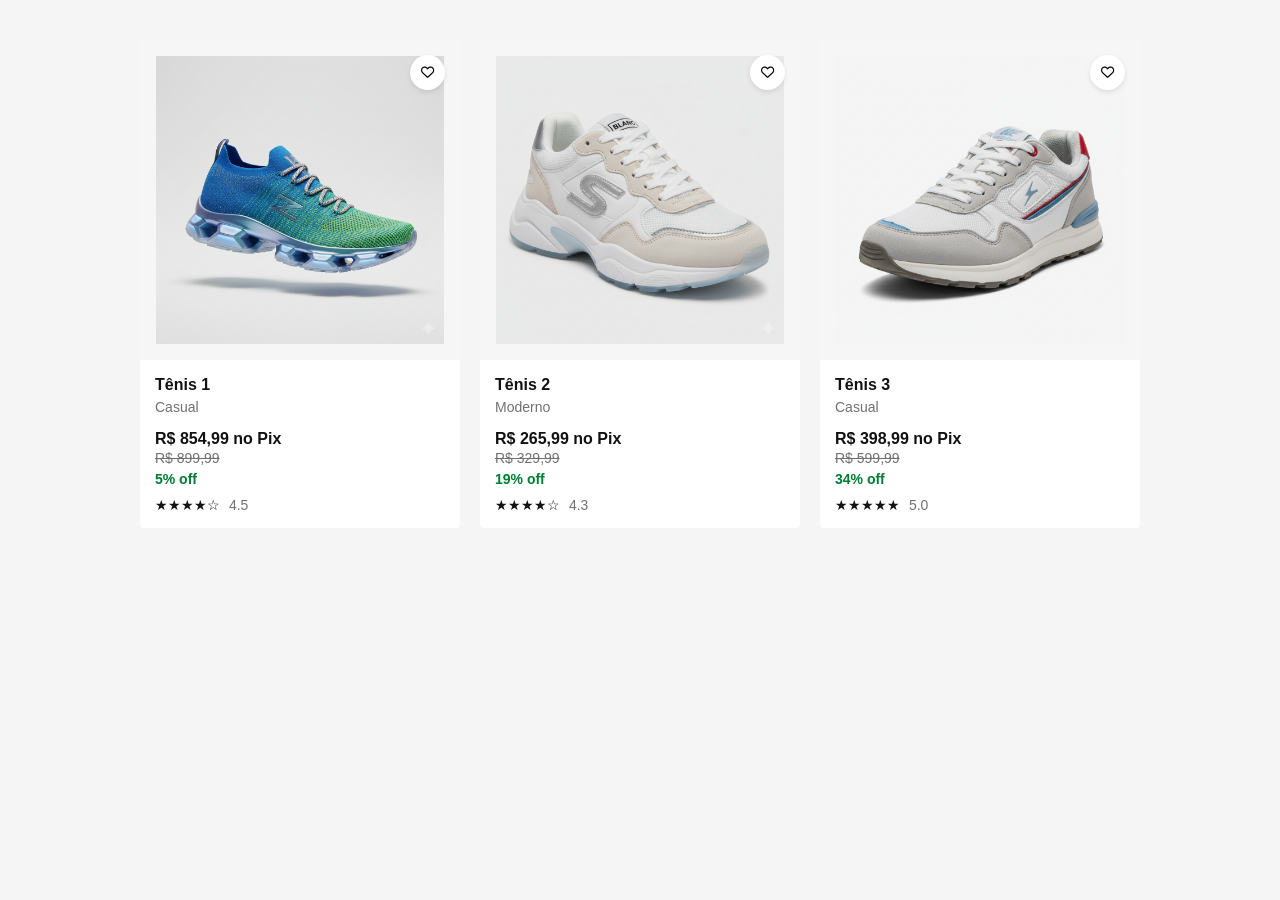
==== produtos/produtos.html @ 52301d1b "feat: vitrine produtos NoxStride" ====
<!DOCTYPE html>
<html lang="pt-br">
<head>
    <meta charset="UTF-8">
    <meta name="viewport" content="width=device-width, initial-scale=1.0">
    <title>Vitrine NoxStride</title>
    <link rel="stylesheet" href="style.css">
    <link rel="stylesheet" href="https://cdnjs.cloudflare.com/ajax/libs/font-awesome/6.0.0/css/all.min.css">
</head>
<body>

    <section class="vitrine">
        <div class="card">
            <div class="image-container">
                <img src="../images/grid/grid15.png" alt="Tênis 1">
                <button class="wishlist"><i class="fa-regular fa-heart"></i></button>
            </div>
            <div class="info">
                <h3>Tênis 1</h3>
                <p class="categoria">Casual</p>
                <div class="preco-container">
                    <span class="preco-pix">R$ 854,99 no Pix</span>
                    <span class="preco-antigo">R$ 899,99</span>
                </div>
                <span class="desconto">5% off</span>
                <div class="rating">★★★★☆ <span>4.5</span></div>
            </div>
        </div>

        <div class="card">
            <div class="image-container">
                <img src="../images/grid/grid14.png" alt="Tênis 2">
                <button class="wishlist"><i class="fa-regular fa-heart"></i></button>
            </div>
            <div class="info">
                <h3>Tênis 2</h3>
                <p class="categoria">Moderno</p>
                <div class="preco-container">
                    <span class="preco-pix">R$ 265,99 no Pix</span>
                    <span class="preco-antigo">R$ 329,99</span>
                </div>
                <span class="desconto">19% off</span>
                <div class="rating">★★★★☆ <span>4.3</span></div>
            </div>
        </div>

        <div class="card">
            <div class="image-container">
                <img src="../images/grid/grid13.png" alt="Tênis 3">
                <button class="wishlist"><i class="fa-regular fa-heart"></i></button>
            </div>
            <div class="info">
                <h3>Tênis 3</h3>
                <p class="categoria">Casual</p>
                <div class="preco-container">
                    <span class="preco-pix">R$ 398,99 no Pix</span>
                    <span class="preco-antigo">R$ 599,99</span>
                </div>
                <span class="desconto">34% off</span>
                <div class="rating">★★★★★ <span>5.0</span></div>
            </div>
        </div>
    </section>

</body>
</html>
---- produtos/style.css ----
* {
    margin: 0;
    padding: 0;
    box-sizing: border-box;
    font-family: 'Helvetica Neue', Helvetica, Arial, sans-serif;
}

body {
    background-color: #f5f5f5;
    padding: 40px;
}

.vitrine {
    display: flex;
    gap: 20px;
    justify-content: center;
    flex-wrap: wrap; /* Para quebrar linha no celular */
}

.card {
    background: white;
    width: 320px;
    border-radius: 4px;
    overflow: hidden;
    transition: transform 0.2s;
}

.card:hover {
    transform: translateY(-5px);
}

.image-container {
    position: relative;
    background-color: #f6f6f6;
    height: 320px;
    display: flex;
    align-items: center;
    justify-content: center;
}

.image-container img {
    max-width: 90%;
    mix-blend-mode: multiply; /* Ajuda a remover fundos brancos de imagens JPG */
}

.wishlist {
    position: absolute;
    top: 15px;
    right: 15px;
    background: white;
    border: none;
    border-radius: 50%;
    width: 35px;
    height: 35px;
    cursor: pointer;
    box-shadow: 0 2px 5px rgba(0,0,0,0.1);
}

.info {
    padding: 15px;
}

.info h3 {
    font-size: 16px;
    font-weight: 600;
    color: #111;
    margin-bottom: 5px;
    line-height: 1.2;
}

.categoria {
    font-size: 14px;
    color: #707072;
    margin-bottom: 15px;
}

.preco-container {
    display: flex;
    flex-direction: column;
    gap: 2px;
}

.preco-pix {
    font-weight: bold;
    font-size: 16px;
    color: #111;
}

.preco-antigo {
    font-size: 14px;
    color: #707072;
    text-decoration: line-through;
}

.desconto {
    display: block;
    color: #007d32;
    font-weight: bold;
    font-size: 14px;
    margin-top: 5px;
}

.rating {
    margin-top: 10px;
    font-size: 14px;
    color: #111;
}

.rating span {
    color: #707072;
    margin-left: 5px;
}
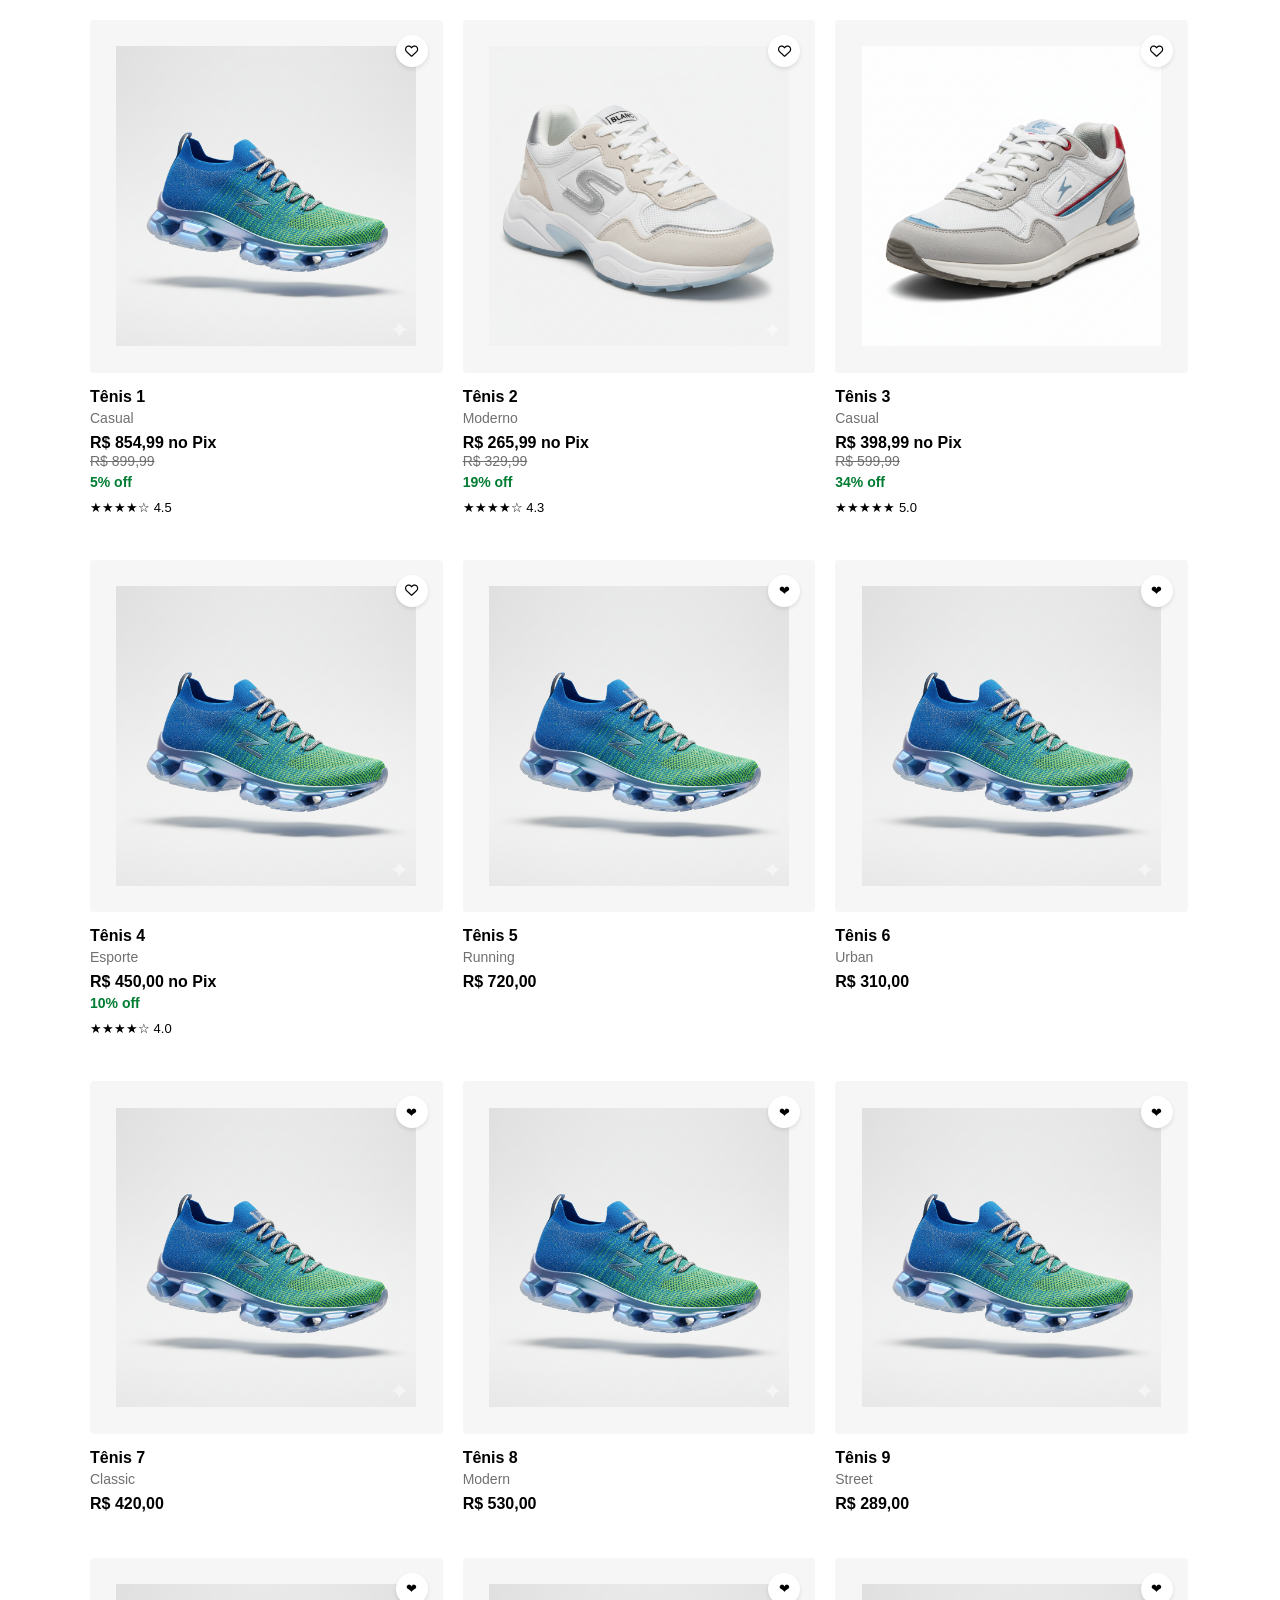
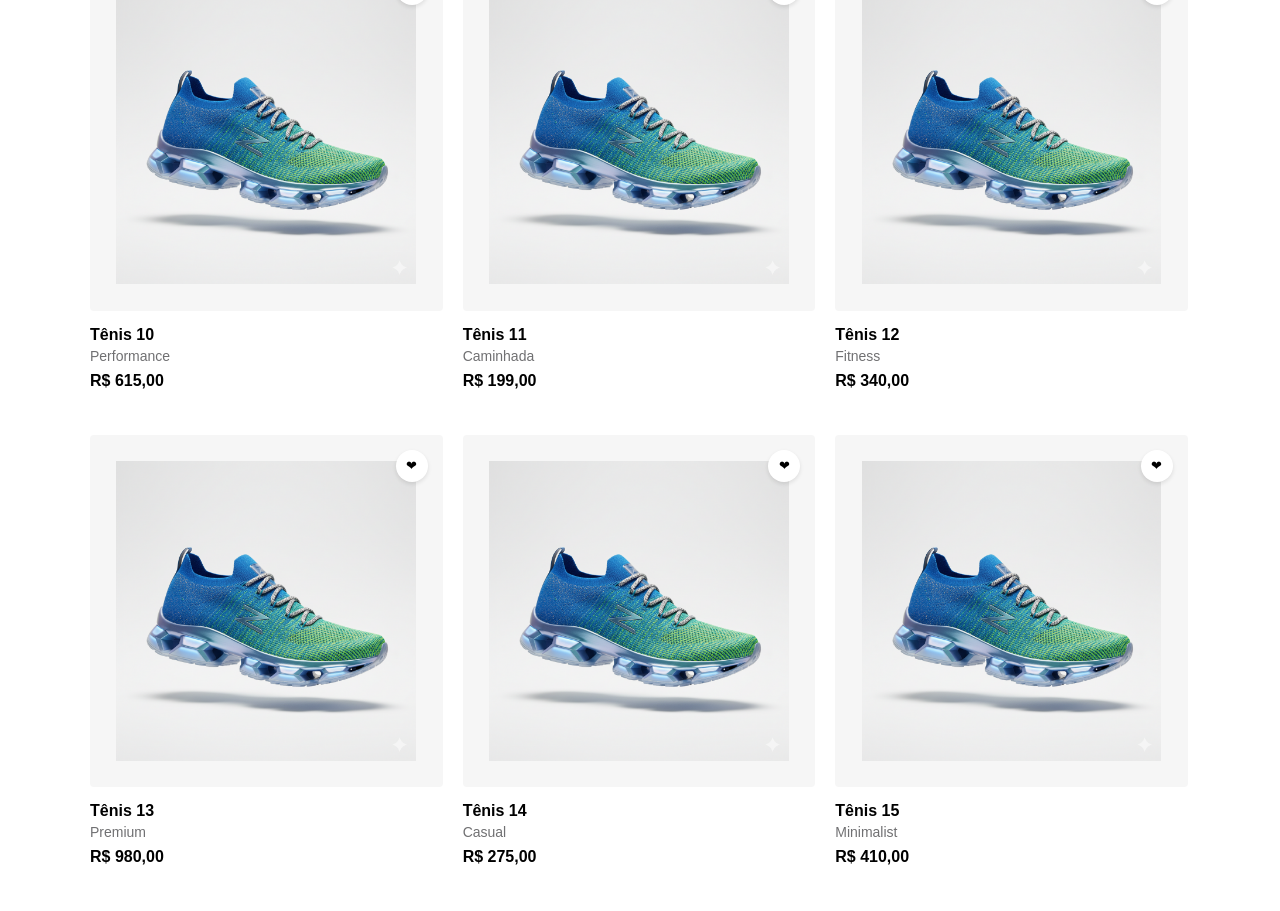
==== commit 8bf3c32c: "feat: adicionado novos tênis na vitrine" ====
--- a/produtos/produtos.html
+++ b/produtos/produtos.html
@@ -18,10 +18,8 @@
             <div class="info">
                 <h3>Tênis 1</h3>
                 <p class="categoria">Casual</p>
-                <div class="preco-container">
-                    <span class="preco-pix">R$ 854,99 no Pix</span>
-                    <span class="preco-antigo">R$ 899,99</span>
-                </div>
+                <span class="preco-pix">R$ 854,99 no Pix</span>
+                <span class="preco-antigo">R$ 899,99</span>
                 <span class="desconto">5% off</span>
                 <div class="rating">★★★★☆ <span>4.5</span></div>
             </div>
@@ -35,10 +33,8 @@
             <div class="info">
                 <h3>Tênis 2</h3>
                 <p class="categoria">Moderno</p>
-                <div class="preco-container">
-                    <span class="preco-pix">R$ 265,99 no Pix</span>
-                    <span class="preco-antigo">R$ 329,99</span>
-                </div>
+                <span class="preco-pix">R$ 265,99 no Pix</span>
+                <span class="preco-antigo">R$ 329,99</span>
                 <span class="desconto">19% off</span>
                 <div class="rating">★★★★☆ <span>4.3</span></div>
             </div>
@@ -52,14 +48,39 @@
             <div class="info">
                 <h3>Tênis 3</h3>
                 <p class="categoria">Casual</p>
-                <div class="preco-container">
-                    <span class="preco-pix">R$ 398,99 no Pix</span>
-                    <span class="preco-antigo">R$ 599,99</span>
-                </div>
+                <span class="preco-pix">R$ 398,99 no Pix</span>
+                <span class="preco-antigo">R$ 599,99</span>
                 <span class="desconto">34% off</span>
                 <div class="rating">★★★★★ <span>5.0</span></div>
             </div>
         </div>
+
+        <div class="card">
+            <div class="image-container">
+                <img src="../images/grid/grid15.png" alt="Tênis 4">
+                <button class="wishlist"><i class="fa-regular fa-heart"></i></button>
+            </div>
+            <div class="info">
+                <h3>Tênis 4</h3>
+                <p class="categoria">Esporte</p>
+                <span class="preco-pix">R$ 450,00 no Pix</span>
+                <span class="desconto">10% off</span>
+                <div class="rating">★★★★☆ 4.0</div>
+            </div>
+        </div>
+
+        <div class="card"><div class="image-container"><img src="../images/grid/grid15.png"><button class="wishlist">❤</button></div><div class="info"><h3>Tênis 5</h3><p class="categoria">Running</p><span class="preco-pix">R$ 720,00</span></div></div>
+        <div class="card"><div class="image-container"><img src="../images/grid/grid15.png"><button class="wishlist">❤</button></div><div class="info"><h3>Tênis 6</h3><p class="categoria">Urban</p><span class="preco-pix">R$ 310,00</span></div></div>
+        <div class="card"><div class="image-container"><img src="../images/grid/grid15.png"><button class="wishlist">❤</button></div><div class="info"><h3>Tênis 7</h3><p class="categoria">Classic</p><span class="preco-pix">R$ 420,00</span></div></div>
+        <div class="card"><div class="image-container"><img src="../images/grid/grid15.png"><button class="wishlist">❤</button></div><div class="info"><h3>Tênis 8</h3><p class="categoria">Modern</p><span class="preco-pix">R$ 530,00</span></div></div>
+        <div class="card"><div class="image-container"><img src="../images/grid/grid15.png"><button class="wishlist">❤</button></div><div class="info"><h3>Tênis 9</h3><p class="categoria">Street</p><span class="preco-pix">R$ 289,00</span></div></div>
+        <div class="card"><div class="image-container"><img src="../images/grid/grid15.png"><button class="wishlist">❤</button></div><div class="info"><h3>Tênis 10</h3><p class="categoria">Performance</p><span class="preco-pix">R$ 615,00</span></div></div>
+        <div class="card"><div class="image-container"><img src="../images/grid/grid15.png"><button class="wishlist">❤</button></div><div class="info"><h3>Tênis 11</h3><p class="categoria">Caminhada</p><span class="preco-pix">R$ 199,00</span></div></div>
+        <div class="card"><div class="image-container"><img src="../images/grid/grid15.png"><button class="wishlist">❤</button></div><div class="info"><h3>Tênis 12</h3><p class="categoria">Fitness</p><span class="preco-pix">R$ 340,00</span></div></div>
+        <div class="card"><div class="image-container"><img src="../images/grid/grid15.png"><button class="wishlist">❤</button></div><div class="info"><h3>Tênis 13</h3><p class="categoria">Premium</p><span class="preco-pix">R$ 980,00</span></div></div>
+        <div class="card"><div class="image-container"><img src="../images/grid/grid15.png"><button class="wishlist">❤</button></div><div class="info"><h3>Tênis 14</h3><p class="categoria">Casual</p><span class="preco-pix">R$ 275,00</span></div></div>
+        <div class="card"><div class="image-container"><img src="../images/grid/grid15.png"><button class="wishlist">❤</button></div><div class="info"><h3>Tênis 15</h3><p class="categoria">Minimalist</p><span class="preco-pix">R$ 410,00</span></div></div>
+
     </section>
 
 </body>
--- a/produtos/style.css
+++ b/produtos/style.css
@@ -2,45 +2,49 @@
     margin: 0;
     padding: 0;
     box-sizing: border-box;
-    font-family: 'Helvetica Neue', Helvetica, Arial, sans-serif;
+    font-family: 'Helvetica Neue', Arial, sans-serif;
 }
 
 body {
-    background-color: #f5f5f5;
-    padding: 40px;
+    background-color: #fff;
+    padding: 20px;
+    display: flex;
+    justify-content: center;
 }
 
 .vitrine {
     display: flex;
-    gap: 20px;
-    justify-content: center;
-    flex-wrap: wrap; /* Para quebrar linha no celular */
+    flex-wrap: wrap;      /* Permite que os itens desçam para a próxima linha */
+    gap: 20px;            /* Espaço entre os produtos */
+    max-width: 1100px;    /* Centraliza a vitrine */
+    width: 100%;
+    justify-content: flex-start; /* Alinha os cards à esquerda */
 }
 
 .card {
-    background: white;
-    width: 320px;
-    border-radius: 4px;
-    overflow: hidden;
-    transition: transform 0.2s;
-}
-
-.card:hover {
-    transform: translateY(-5px);
+    /* TRAVA 3 PRODUTOS POR LINHA */
+    /* 33.33% da largura total menos o espaço do gap */
+    flex: 0 0 calc(33.33% - 14px); 
+    display: flex;
+    flex-direction: column;
+    margin-bottom: 25px;
 }
 
 .image-container {
+    background-color: #f6f6f6;
     position: relative;
-    background-color: #f6f6f6;
-    height: 320px;
+    width: 100%;
+    aspect-ratio: 1 / 1; /* Mantém o fundo quadrado perfeito */
     display: flex;
     align-items: center;
     justify-content: center;
+    border-radius: 4px;
 }
 
 .image-container img {
-    max-width: 90%;
-    mix-blend-mode: multiply; /* Ajuda a remover fundos brancos de imagens JPG */
+    max-width: 85%;
+    max-height: 85%;
+    object-fit: contain;
 }
 
 .wishlist {
@@ -50,63 +54,24 @@
     background: white;
     border: none;
     border-radius: 50%;
-    width: 35px;
-    height: 35px;
+    width: 32px;
+    height: 32px;
     cursor: pointer;
-    box-shadow: 0 2px 5px rgba(0,0,0,0.1);
+    box-shadow: 0 2px 4px rgba(0,0,0,0.1);
 }
 
 .info {
-    padding: 15px;
+    padding-top: 15px;
 }
 
-.info h3 {
-    font-size: 16px;
-    font-weight: 600;
-    color: #111;
-    margin-bottom: 5px;
-    line-height: 1.2;
-}
+.info h3 { font-size: 16px; font-weight: 600; margin-bottom: 4px; }
+.categoria { color: #707072; font-size: 14px; margin-bottom: 8px; }
+.preco-pix { font-weight: bold; font-size: 16px; display: block; }
+.preco-antigo { color: #707072; text-decoration: line-through; font-size: 14px; }
+.desconto { color: #007d32; font-weight: bold; font-size: 14px; display: block; margin-top: 4px; }
+.rating { margin-top: 10px; font-size: 13px; }
 
-.categoria {
-    font-size: 14px;
-    color: #707072;
-    margin-bottom: 15px;
-}
-
-.preco-container {
-    display: flex;
-    flex-direction: column;
-    gap: 2px;
-}
-
-.preco-pix {
-    font-weight: bold;
-    font-size: 16px;
-    color: #111;
-}
-
-.preco-antigo {
-    font-size: 14px;
-    color: #707072;
-    text-decoration: line-through;
-}
-
-.desconto {
-    display: block;
-    color: #007d32;
-    font-weight: bold;
-    font-size: 14px;
-    margin-top: 5px;
-}
-
-.rating {
-    margin-top: 10px;
-    font-size: 14px;
-    color: #111;
-}
-
-.rating span {
-    color: #707072;
-    margin-left: 5px;
+/* Responsividade: fica 1 por linha no celular */
+@media (max-width: 700px) {
+    .card { flex: 0 0 100%; }
 }
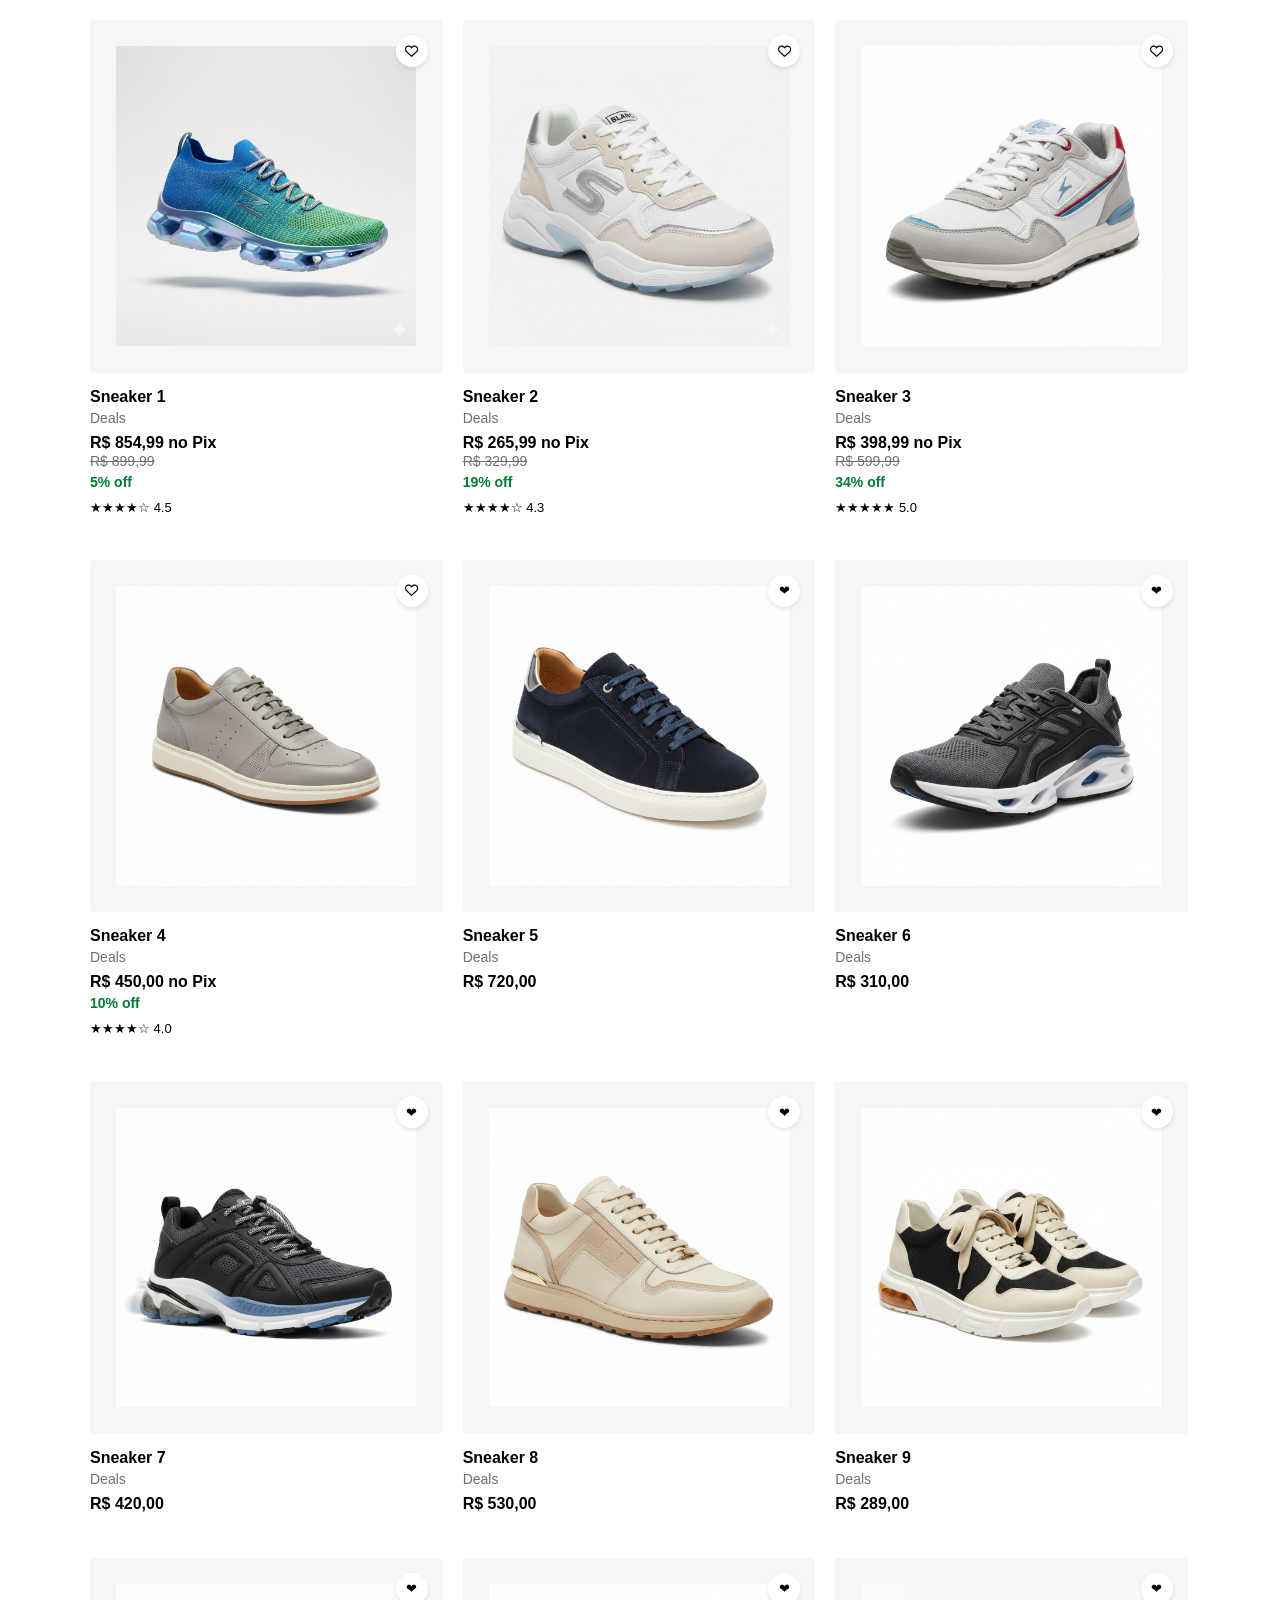
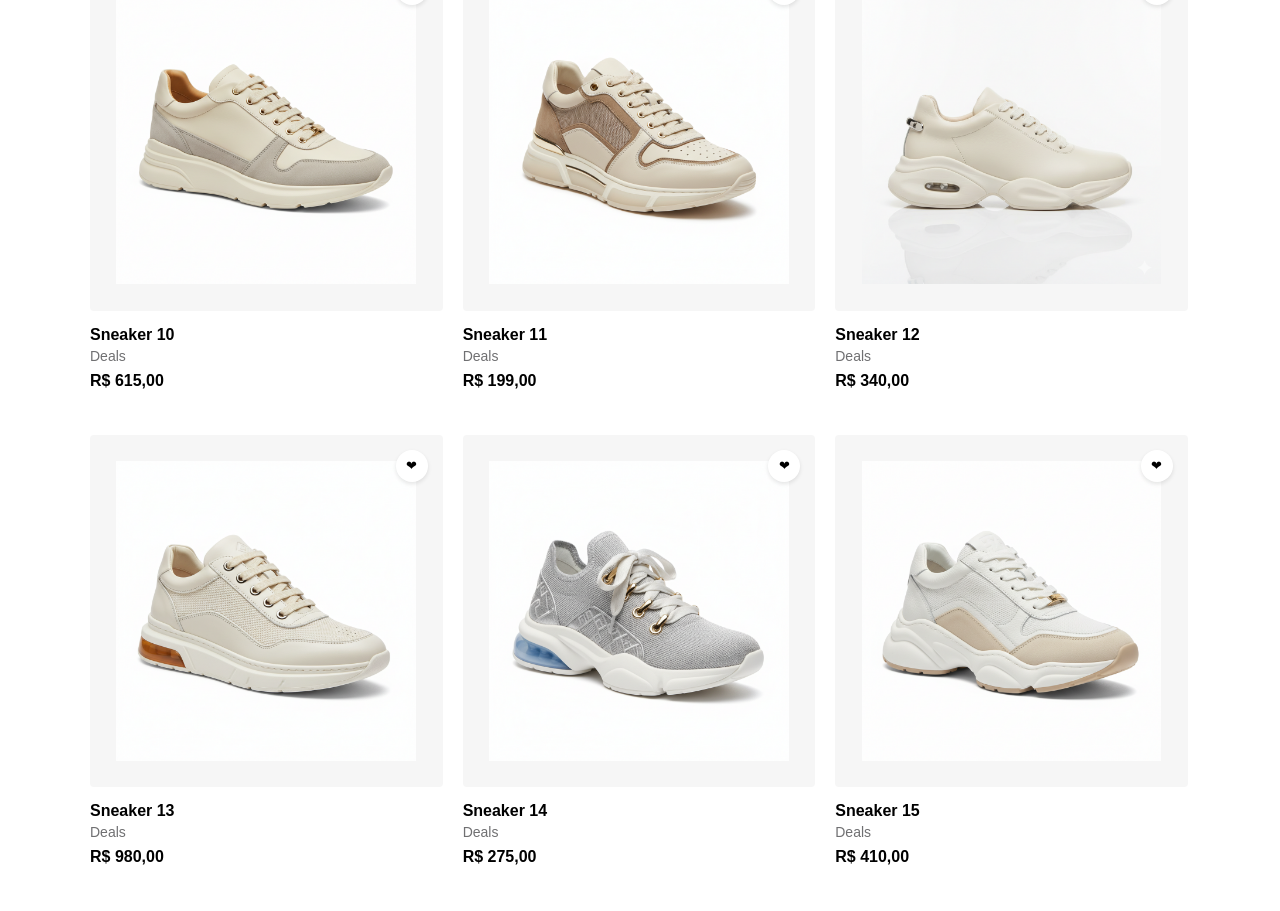
==== commit f28122e1: "feat: adicionado as imagens dos tênis novos" ====
--- a/produtos/produtos.html
+++ b/produtos/produtos.html
@@ -12,12 +12,12 @@
     <section class="vitrine">
         <div class="card">
             <div class="image-container">
-                <img src="../images/grid/grid15.png" alt="Tênis 1">
+                <img src="../images/grid/grid15.png" alt="Sneaker 1">
                 <button class="wishlist"><i class="fa-regular fa-heart"></i></button>
             </div>
             <div class="info">
-                <h3>Tênis 1</h3>
-                <p class="categoria">Casual</p>
+                <h3>Sneaker 1</h3>
+                <p class="categoria">Deals</p>
                 <span class="preco-pix">R$ 854,99 no Pix</span>
                 <span class="preco-antigo">R$ 899,99</span>
                 <span class="desconto">5% off</span>
@@ -27,12 +27,12 @@
 
         <div class="card">
             <div class="image-container">
-                <img src="../images/grid/grid14.png" alt="Tênis 2">
+                <img src="../images/grid/grid14.png" alt="Sneaker 2">
                 <button class="wishlist"><i class="fa-regular fa-heart"></i></button>
             </div>
             <div class="info">
-                <h3>Tênis 2</h3>
-                <p class="categoria">Moderno</p>
+                <h3>Sneaker 2</h3>
+                <p class="categoria">Deals</p>
                 <span class="preco-pix">R$ 265,99 no Pix</span>
                 <span class="preco-antigo">R$ 329,99</span>
                 <span class="desconto">19% off</span>
@@ -42,12 +42,12 @@
 
         <div class="card">
             <div class="image-container">
-                <img src="../images/grid/grid13.png" alt="Tênis 3">
+                <img src="../images/grid/grid13.png" alt="Sneaker 3">
                 <button class="wishlist"><i class="fa-regular fa-heart"></i></button>
             </div>
             <div class="info">
-                <h3>Tênis 3</h3>
-                <p class="categoria">Casual</p>
+                <h3>Sneaker 3</h3>
+                <p class="categoria">Deals</p>
                 <span class="preco-pix">R$ 398,99 no Pix</span>
                 <span class="preco-antigo">R$ 599,99</span>
                 <span class="desconto">34% off</span>
@@ -57,29 +57,29 @@
 
         <div class="card">
             <div class="image-container">
-                <img src="../images/grid/grid15.png" alt="Tênis 4">
+                <img src="../images/vitrine/12.png" alt="Sneaker 4">
                 <button class="wishlist"><i class="fa-regular fa-heart"></i></button>
             </div>
             <div class="info">
-                <h3>Tênis 4</h3>
-                <p class="categoria">Esporte</p>
+                <h3>Sneaker 4</h3>
+                <p class="categoria">Deals</p>
                 <span class="preco-pix">R$ 450,00 no Pix</span>
                 <span class="desconto">10% off</span>
                 <div class="rating">★★★★☆ 4.0</div>
             </div>
         </div>
 
-        <div class="card"><div class="image-container"><img src="../images/grid/grid15.png"><button class="wishlist">❤</button></div><div class="info"><h3>Tênis 5</h3><p class="categoria">Running</p><span class="preco-pix">R$ 720,00</span></div></div>
-        <div class="card"><div class="image-container"><img src="../images/grid/grid15.png"><button class="wishlist">❤</button></div><div class="info"><h3>Tênis 6</h3><p class="categoria">Urban</p><span class="preco-pix">R$ 310,00</span></div></div>
-        <div class="card"><div class="image-container"><img src="../images/grid/grid15.png"><button class="wishlist">❤</button></div><div class="info"><h3>Tênis 7</h3><p class="categoria">Classic</p><span class="preco-pix">R$ 420,00</span></div></div>
-        <div class="card"><div class="image-container"><img src="../images/grid/grid15.png"><button class="wishlist">❤</button></div><div class="info"><h3>Tênis 8</h3><p class="categoria">Modern</p><span class="preco-pix">R$ 530,00</span></div></div>
-        <div class="card"><div class="image-container"><img src="../images/grid/grid15.png"><button class="wishlist">❤</button></div><div class="info"><h3>Tênis 9</h3><p class="categoria">Street</p><span class="preco-pix">R$ 289,00</span></div></div>
-        <div class="card"><div class="image-container"><img src="../images/grid/grid15.png"><button class="wishlist">❤</button></div><div class="info"><h3>Tênis 10</h3><p class="categoria">Performance</p><span class="preco-pix">R$ 615,00</span></div></div>
-        <div class="card"><div class="image-container"><img src="../images/grid/grid15.png"><button class="wishlist">❤</button></div><div class="info"><h3>Tênis 11</h3><p class="categoria">Caminhada</p><span class="preco-pix">R$ 199,00</span></div></div>
-        <div class="card"><div class="image-container"><img src="../images/grid/grid15.png"><button class="wishlist">❤</button></div><div class="info"><h3>Tênis 12</h3><p class="categoria">Fitness</p><span class="preco-pix">R$ 340,00</span></div></div>
-        <div class="card"><div class="image-container"><img src="../images/grid/grid15.png"><button class="wishlist">❤</button></div><div class="info"><h3>Tênis 13</h3><p class="categoria">Premium</p><span class="preco-pix">R$ 980,00</span></div></div>
-        <div class="card"><div class="image-container"><img src="../images/grid/grid15.png"><button class="wishlist">❤</button></div><div class="info"><h3>Tênis 14</h3><p class="categoria">Casual</p><span class="preco-pix">R$ 275,00</span></div></div>
-        <div class="card"><div class="image-container"><img src="../images/grid/grid15.png"><button class="wishlist">❤</button></div><div class="info"><h3>Tênis 15</h3><p class="categoria">Minimalist</p><span class="preco-pix">R$ 410,00</span></div></div>
+        <div class="card"><div class="image-container"><img src="../images/vitrine/11.png"><button class="wishlist">❤</button></div><div class="info"><h3>Sneaker 5</h3><p class="categoria">Deals</p><span class="preco-pix">R$ 720,00</span></div></div>
+        <div class="card"><div class="image-container"><img src="../images/vitrine/10.png"><button class="wishlist">❤</button></div><div class="info"><h3>Sneaker 6</h3><p class="categoria">Deals</p><span class="preco-pix">R$ 310,00</span></div></div>
+        <div class="card"><div class="image-container"><img src="../images/vitrine/9.png"><button class="wishlist">❤</button></div><div class="info"><h3>Sneaker 7</h3><p class="categoria">Deals</p><span class="preco-pix">R$ 420,00</span></div></div>
+        <div class="card"><div class="image-container"><img src="../images/vitrine/8.png"><button class="wishlist">❤</button></div><div class="info"><h3>Sneaker 8</h3><p class="categoria">Deals</p><span class="preco-pix">R$ 530,00</span></div></div>
+        <div class="card"><div class="image-container"><img src="../images/vitrine/7.png"><button class="wishlist">❤</button></div><div class="info"><h3>Sneaker 9</h3><p class="categoria">Deals</p><span class="preco-pix">R$ 289,00</span></div></div>
+        <div class="card"><div class="image-container"><img src="../images/vitrine/6.png"><button class="wishlist">❤</button></div><div class="info"><h3>Sneaker 10</h3><p class="categoria">Deals</p><span class="preco-pix">R$ 615,00</span></div></div>
+        <div class="card"><div class="image-container"><img src="../images/vitrine/5.png"><button class="wishlist">❤</button></div><div class="info"><h3>Sneaker 11</h3><p class="categoria">Deals</p><span class="preco-pix">R$ 199,00</span></div></div>
+        <div class="card"><div class="image-container"><img src="../images/vitrine/4.png"><button class="wishlist">❤</button></div><div class="info"><h3>Sneaker 12</h3><p class="categoria">Deals</p><span class="preco-pix">R$ 340,00</span></div></div>
+        <div class="card"><div class="image-container"><img src="../images/vitrine/3.png"><button class="wishlist">❤</button></div><div class="info"><h3>Sneaker 13</h3><p class="categoria">Deals</p><span class="preco-pix">R$ 980,00</span></div></div>
+        <div class="card"><div class="image-container"><img src="../images/vitrine/2.png"><button class="wishlist">❤</button></div><div class="info"><h3>Sneaker 14</h3><p class="categoria">Deals</p><span class="preco-pix">R$ 275,00</span></div></div>
+        <div class="card"><div class="image-container"><img src="../images/vitrine/1.png"><button class="wishlist">❤</button></div><div class="info"><h3>Sneaker 15</h3><p class="categoria">Deals</p><span class="preco-pix">R$ 410,00</span></div></div>
 
     </section>
 
